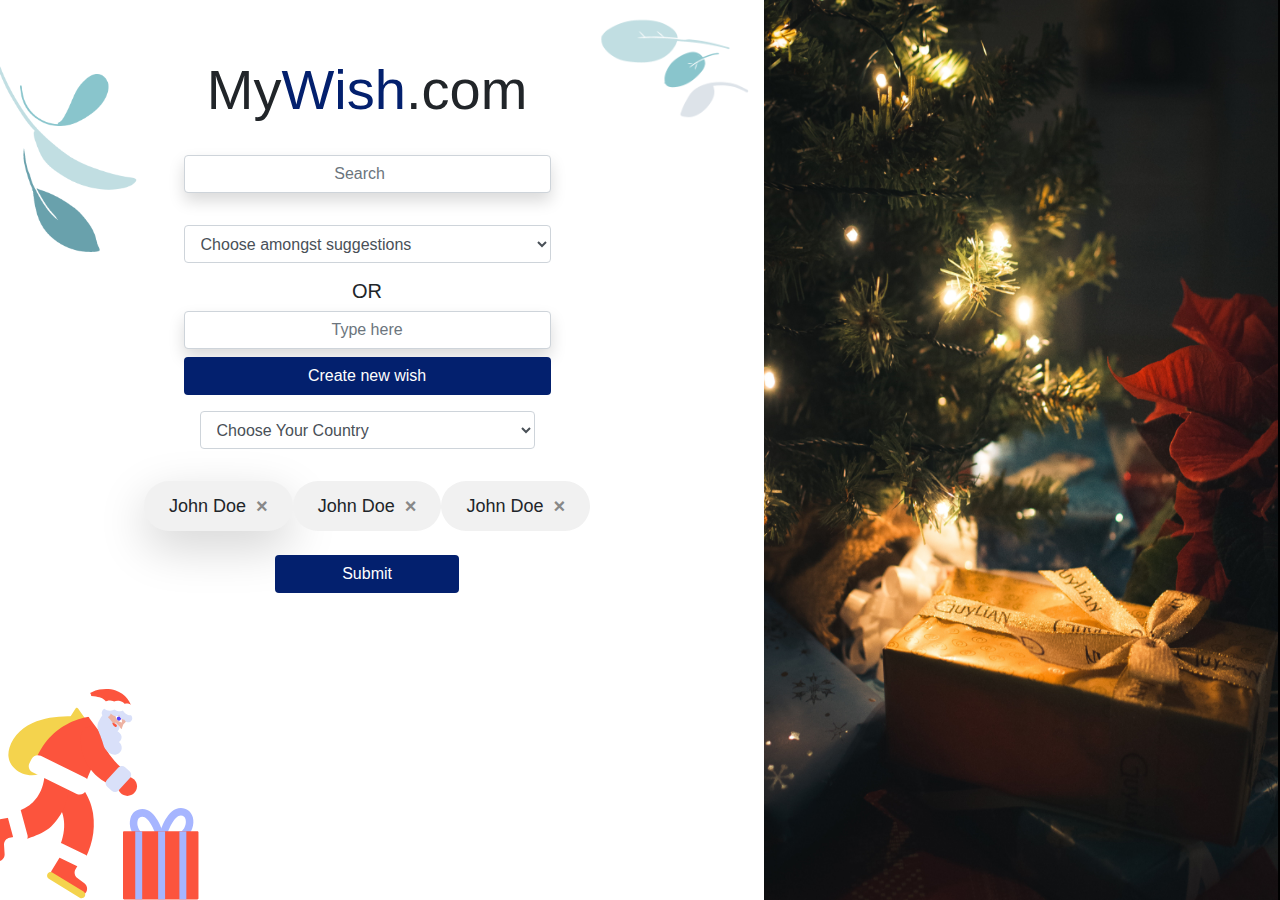
==== Second page/form.html @ 2280a9c6 "second page-initial" ====
<!DOCTYPE html>
<html lang="en">
<head>
    <meta charset="UTF-8">
    <meta name="viewport" content="width=device-width, initial-scale=1.0">
    <title>Wish List</title>
<!-- Latest compiled and minified CSS -->
<link rel="stylesheet" href="https://maxcdn.bootstrapcdn.com/bootstrap/4.5.2/css/bootstrap.min.css">

<!-- jQuery library -->
<script src="https://ajax.googleapis.com/ajax/libs/jquery/3.5.1/jquery.min.js"></script>

<!-- Popper JS -->
<script src="https://cdnjs.cloudflare.com/ajax/libs/popper.js/1.16.0/umd/popper.min.js"></script>

<!-- Latest compiled JavaScript -->
<script src="https://maxcdn.bootstrapcdn.com/bootstrap/4.5.2/js/bootstrap.min.js"></script> 

<link rel="stylesheet" href="form.css">

</head>
<body>
    <div class="container-fluid p-0 h-100">
        <div class="row">
            <div class="col-md-7 d-flex flex-column text-center" id="left-div">
                <h1 class="p-2 mt-5 font-weight-normal display-4">My<span style="color: rgb(3, 32, 110);">Wish</span>.com</h1>
                <input class="form-control m-3 w-50 align-self-center shadow text-center" style="color: rgb(3, 32, 110);" type="search" placeholder="Search" aria-label="Search">
                <div class="w-50 text-center align-self-center m-3 border-0">
                    <div class="form-group">
                        <select class="form-control"  id="exampleFormControlSelect1">
                          <option>Choose amongst suggestions</option>
                          <option>option 1</option>
                          <option>option 2</option>
                          <option>option 3</option>
                          <option>option 4</option>
                          <option>option 5</option>
                        </select>
                      </div>
                      <h5>OR</h5>
                      <input class="form-control  w-100 align-self-center shadow text-center" style="color: rgb(3, 32, 110);" type="text" placeholder="Type here" aria-label="Type here">
                      <button class="btn w-100 mt-2" style="background-color: rgb(3, 32, 110);color: white;">Create new wish</button>
                      <div class="form-group m-3">
                        <select class="form-control"  id="exampleFormControlSelect1">
                          <option>Choose Your Country</option>
                          <option>option 1</option>
                          <option>option 2</option>
                          <option>option 3</option>
                          <option>option 4</option>
                          <option>option 5</option>
                        </select>
                      </div>
                </div>
                <div class="w-100 d-flex flex-row justify-content-center">
                    <div class="chip shadow-lg">
                        John Doe
                        <span class="closebtn" onclick="this.parentElement.style.display='none'">&times;</span>
                    </div>
                    <div class="chip">
                        John Doe
                        <span class="closebtn" onclick="this.parentElement.style.display='none'">&times;</span>
                    </div>
                    <div class="chip">
                        John Doe
                        <span class="closebtn" onclick="this.parentElement.style.display='none'">&times;</span>
                    </div>
                </div>
                <button class="btn w-25 align-self-center m-4" style="background-color: rgb(3, 32, 110);color: white;">Submit</button>
            </div>
            <div class="col-md-5 d-none d-md-block" id="right-div">
                <img src="hert-niks-pyJcI-cbHCg-unsplash.jpg" alt="" srcset="">
            </div>
        </div>
    </div>
    <script src="form.js"></script>
</body>
</html>
---- Second page/form.css ----
* {
    margin: 0;
    padding: 0;
}
.container-fluid {
    overflow: hidden;
}

#left-div{
    background-image: url('Corner Plants-1.png'),url('Corner Plants.png'),url(santa.svg), url(Present1.svg), url(Present2.svg);
    background-position: top left, top right, bottom left, 20% 100%;
    background-repeat: no-repeat, no-repeat, no-repeat, no-repeat;
    background-size: 20%, 20%, 20%, 10%;
}

#right-div img {
    width: 100%;
    height: 100vh;
    margin: auto;
    border-right: 2px solid black;
}
.chip {
    display: inline-block;
    padding: 0 25px;
    height: 50px;
    font-size: 18px;
    line-height: 50px;
    border-radius: 25px;
    background-color: #f1f1f1;
  }
  
  .chip img {
    float: left;
    margin: 0 10px 0 -25px;
    height: 50px;
    width: 50px;
    border-radius: 50%;
  }
  
  .closebtn {
    padding-left: 10px;
    color: #888;
    font-weight: bold;
    float: right;
    font-size: 20px;
    cursor: pointer;
  }
  
  .closebtn:hover {
    color: #000;
  }
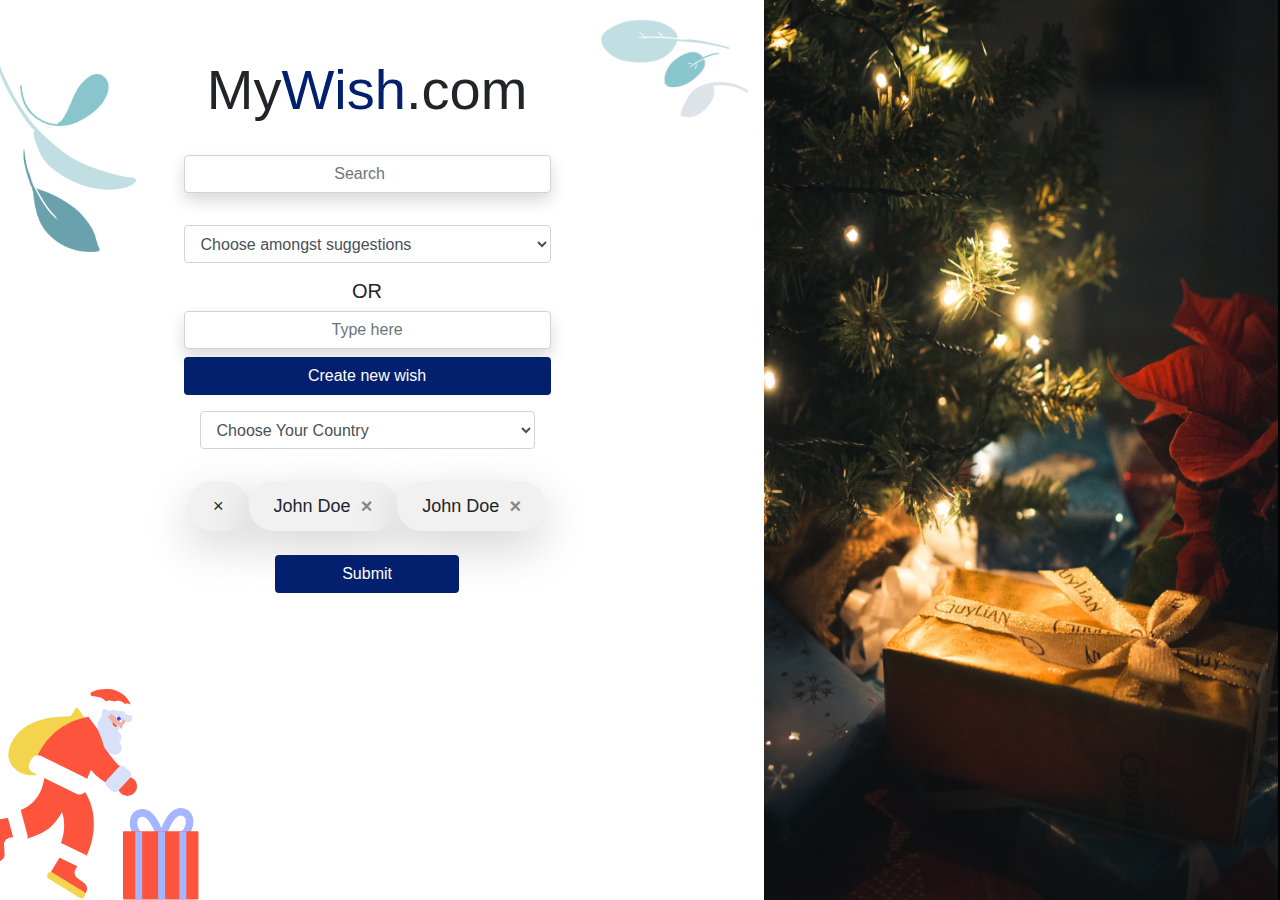
==== commit ba0faed4: "second page-initial" ====
--- a/Second page/form.html
+++ b/Second page/form.html
@@ -51,15 +51,15 @@
                       </div>
                 </div>
                 <div class="w-100 d-flex flex-row justify-content-center">
-                    <div class="chip shadow-lg">
+                    <div class="chip shadow-lg" id="chip1>
                         John Doe
                         <span class="closebtn" onclick="this.parentElement.style.display='none'">&times;</span>
                     </div>
-                    <div class="chip">
+                    <div class="chip shadow-lg" id="chip2">
                         John Doe
                         <span class="closebtn" onclick="this.parentElement.style.display='none'">&times;</span>
                     </div>
-                    <div class="chip">
+                    <div class="chip shadow-lg" id="chip3">
                         John Doe
                         <span class="closebtn" onclick="this.parentElement.style.display='none'">&times;</span>
                     </div>
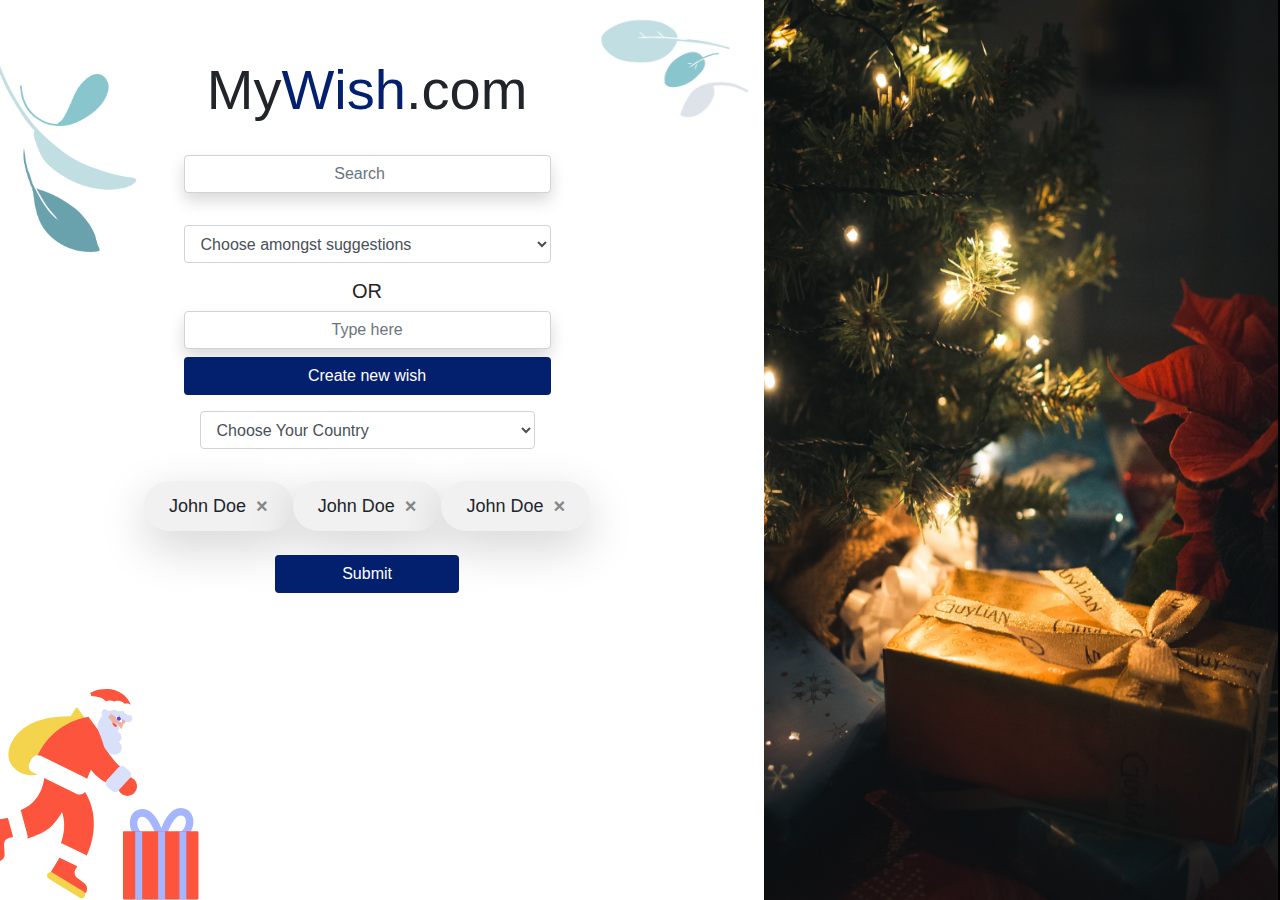
==== commit 3893df58: "second page-initial" ====
--- a/Second page/form.html
+++ b/Second page/form.html
@@ -51,7 +51,7 @@
                       </div>
                 </div>
                 <div class="w-100 d-flex flex-row justify-content-center">
-                    <div class="chip shadow-lg" id="chip1>
+                    <div class="chip shadow-lg" id="chip1">
                         John Doe
                         <span class="closebtn" onclick="this.parentElement.style.display='none'">&times;</span>
                     </div>
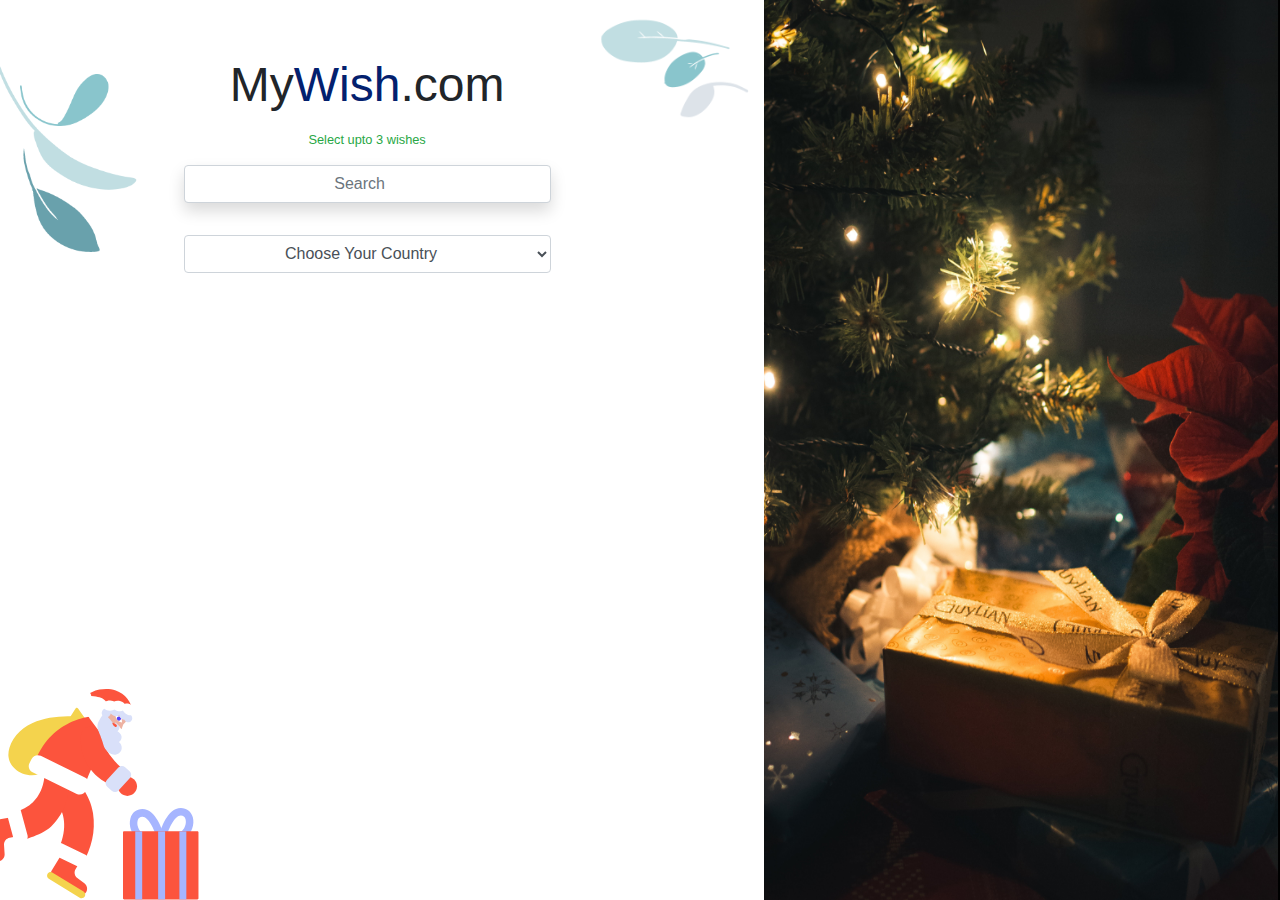
==== commit a4a6cbba: "second page" ====
--- a/Second page/form.html
+++ b/Second page/form.html
@@ -23,54 +23,41 @@
     <div class="container-fluid p-0 h-100">
         <div class="row">
             <div class="col-md-7 d-flex flex-column text-center" id="left-div">
-                <h1 class="p-2 mt-5 font-weight-normal display-4">My<span style="color: rgb(3, 32, 110);">Wish</span>.com</h1>
-                <input class="form-control m-3 w-50 align-self-center shadow text-center" style="color: rgb(3, 32, 110);" type="search" placeholder="Search" aria-label="Search">
-                <div class="w-50 text-center align-self-center m-3 border-0">
+                <h1 class="p-2 mt-5 font-weight-normal" style="font-size: 3rem">My<span style="color: rgb(3, 32, 110);">Wish</span>.com</h1>
+                <small class="text-center text-success">Select upto 3 wishes</small>
+                <input id="inp-search" class="form-control m-3 w-50 align-self-center shadow text-center" style="color: rgb(3, 32, 110);" type="search" placeholder="Search" aria-label="Search">
+                <div id="choose-div" class="text-center align-self-center m-3 border-0">
                     <div class="form-group">
-                        <select class="form-control"  id="exampleFormControlSelect1">
-                          <option>Choose amongst suggestions</option>
-                          <option>option 1</option>
-                          <option>option 2</option>
-                          <option>option 3</option>
-                          <option>option 4</option>
-                          <option>option 5</option>
+                        <select class="form-control"  id="select-wish">
+                          <option value="default" selected disabled>Choose amongst suggestions</option>
+                          <option value="1">option 1</option>
+                          <option value="2">option 2</option>
+                          <option value="3">option 3</option>
+                          <option value="4">option 4</option>
+                          <option value="5">option 5</option>
                         </select>
                       </div>
                       <h5>OR</h5>
-                      <input class="form-control  w-100 align-self-center shadow text-center" style="color: rgb(3, 32, 110);" type="text" placeholder="Type here" aria-label="Type here">
-                      <button class="btn w-100 mt-2" style="background-color: rgb(3, 32, 110);color: white;">Create new wish</button>
-                      <div class="form-group m-3">
-                        <select class="form-control"  id="exampleFormControlSelect1">
-                          <option>Choose Your Country</option>
-                          <option>option 1</option>
-                          <option>option 2</option>
-                          <option>option 3</option>
-                          <option>option 4</option>
-                          <option>option 5</option>
-                        </select>
-                      </div>
+                      <input id="create-wish-inp" class="form-control w-100 align-self-center shadow text-center" style="color: rgb(3, 32, 110);" type="text" placeholder="Type here" aria-label="Type here">
+                      <button id="create-wish-btn" class="btn w-100 mt-2" style="background-color: rgb(3, 32, 110);color: white;">Create new wish</button>
+
                 </div>
-                <div class="w-100 d-flex flex-row justify-content-center">
-                    <div class="chip shadow-lg" id="chip1">
-                        John Doe
-                        <span class="closebtn" onclick="this.parentElement.style.display='none'">&times;</span>
-                    </div>
-                    <div class="chip shadow-lg" id="chip2">
-                        John Doe
-                        <span class="closebtn" onclick="this.parentElement.style.display='none'">&times;</span>
-                    </div>
-                    <div class="chip shadow-lg" id="chip3">
-                        John Doe
-                        <span class="closebtn" onclick="this.parentElement.style.display='none'">&times;</span>
-                    </div>
+                <div class="form-group m-3 w-50 align-self-center">
+                    <select class="form-control text-center"  id="select-country">
+                       <option value="default" selected disabled>Choose Your Country</option> 
+                       <option value="111">India</option>
+                    </select>
                 </div>
-                <button class="btn w-25 align-self-center m-4" style="background-color: rgb(3, 32, 110);color: white;">Submit</button>
+                <div class="w-100 d-flex flex-row flex-wrap justify-content-center" id="chip-div">
+                    
+                </div>
+                <button id="submit-btn" class="btn w-25 align-self-center m-4" style="background-color: rgb(3, 32, 110);color: white;">Submit</button>
             </div>
             <div class="col-md-5 d-none d-md-block" id="right-div">
                 <img src="hert-niks-pyJcI-cbHCg-unsplash.jpg" alt="" srcset="">
             </div>
         </div>
     </div>
-    <script src="form.js"></script>
+    <script type="text/javascript" src="form.js"></script>
 </body>
 </html>--- a/Second page/form.css
+++ b/Second page/form.css
@@ -11,6 +11,10 @@
     background-position: top left, top right, bottom left, 20% 100%;
     background-repeat: no-repeat, no-repeat, no-repeat, no-repeat;
     background-size: 20%, 20%, 20%, 10%;
+}
+
+#choose-div{
+  display: none;
 }
 
 #right-div img {
@@ -37,6 +41,10 @@
     border-radius: 50%;
   }
   
+  #submit-btn{
+    display: none;  
+  }
+
   .closebtn {
     padding-left: 10px;
     color: #888;
@@ -48,4 +56,5 @@
   
   .closebtn:hover {
     color: #000;
-  }+  }
+  